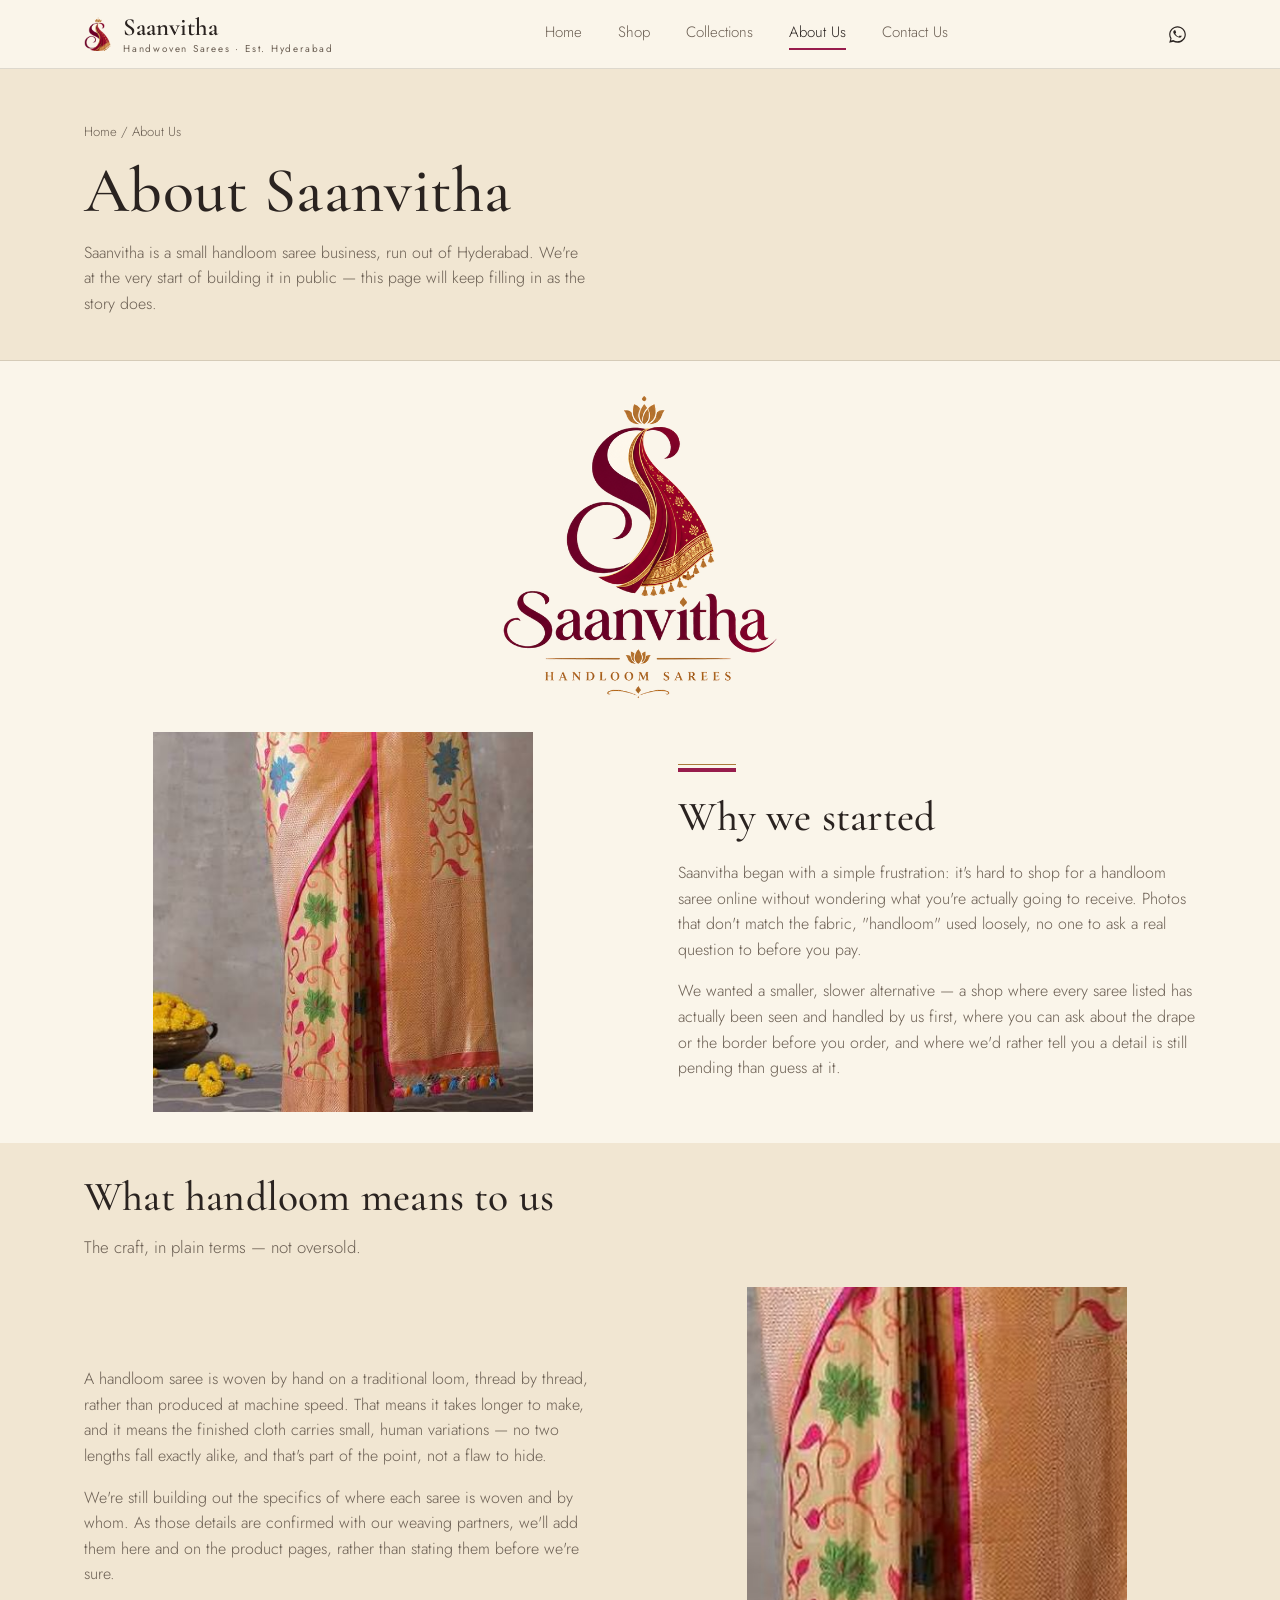
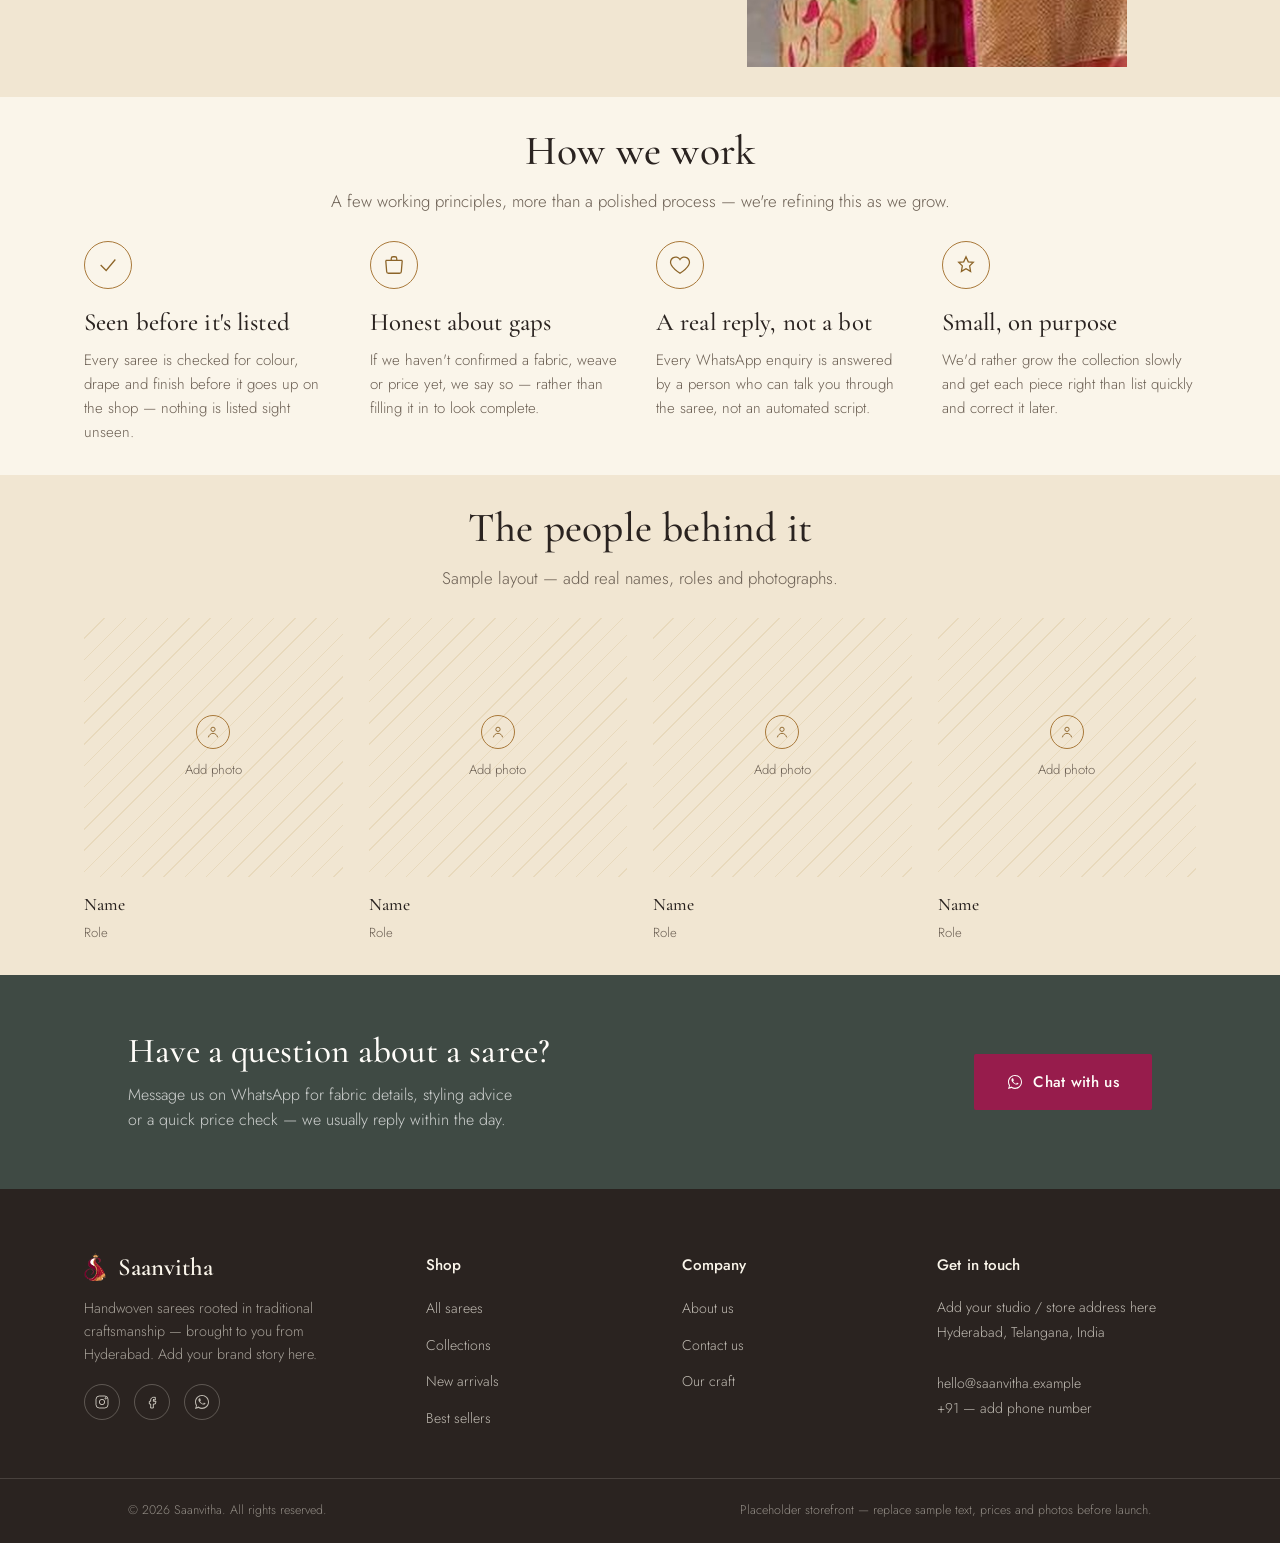
==== about.html @ 5c41a3f1 "Add files via upload featured sarees are uploaded" ====
<!DOCTYPE html>
<html lang="en">
<head>
<meta charset="UTF-8">
<meta name="viewport" content="width=device-width, initial-scale=1.0">
<!-- SVG favicon omitted: illustrated icon needs raster favicons for crisp small-size rendering -->
<link rel="icon" type="image/png" sizes="32x32" href="images/favicon-32.png">
<link rel="icon" type="image/png" sizes="192x192" href="images/favicon-192.png">
<link rel="apple-touch-icon" href="images/apple-touch-icon.png">
<link rel="preconnect" href="https://fonts.googleapis.com">
<link rel="preconnect" href="https://fonts.gstatic.com" crossorigin>
<link href="https://fonts.googleapis.com/css2?family=Cormorant+Garamond:ital,wght@0,400;0,500;0,600;1,400;1,500&family=Jost:wght@300;400;500;600&display=swap" rel="stylesheet">
<link rel="stylesheet" href="css/styles.css?v=26">
  <title>About Us | Saanvitha</title>
  <meta name="description" content="The story behind Saanvitha, a handloom saree business based in Hyderabad.">
</head>
<body>
  <header class="site-header">
    <div class="header-inner">
      <a href="index.html" class="brand"><img src="images/logo-icon-illustrated.png" alt="" class="brand-icon" width="27" height="34"><span class="brand-text">Saanvitha<span class="tagline">Handwoven Sarees &middot; Est. Hyderabad</span></span></a>
      <nav class="main-nav" aria-label="Primary">
        <a href="index.html">Home</a>
        <a href="shop.html">Shop</a>
        <a href="collections.html">Collections</a>
        <a href="about.html" class="active">About Us</a>
        <a href="contact.html">Contact Us</a>
      </nav>
      <div class="header-actions">
        <a href="https://wa.me/919999999999?text=Hi%20Saanvitha%2C%20I%20would%20like%20to%20know%20more%20about%20your%20sarees." target="_blank" rel="noopener" class="icon-btn" aria-label="Chat on WhatsApp">
          <svg viewBox="0 0 32 32" fill="currentColor"><path d="M16 2C8.3 2 2 8.3 2 16c0 2.6.7 5.1 2 7.3L2 30l6.9-1.8c2.1 1.2 4.5 1.8 7.1 1.8 7.7 0 14-6.3 14-14S23.7 2 16 2zm0 25.3c-2.3 0-4.5-.6-6.4-1.8l-.5-.3-4.1 1.1 1.1-4-.3-.5C4.6 20 4 18 4 16 4 9.4 9.4 4 16 4s12 5.4 12 12-5.4 11.3-12 11.3zm6.6-8.4c-.4-.2-2.1-1-2.4-1.2-.3-.1-.6-.2-.8.2-.2.4-.9 1.2-1.1 1.4-.2.2-.4.3-.8.1-.4-.2-1.6-.6-3-1.9-1.1-1-1.9-2.2-2.1-2.6-.2-.4 0-.6.2-.8.2-.2.4-.4.6-.7.2-.2.3-.4.4-.7.1-.3 0-.5 0-.7-.1-.2-.8-2-1.1-2.7-.3-.7-.6-.6-.8-.6h-.7c-.2 0-.6.1-.9.4-.3.4-1.2 1.1-1.2 2.8s1.2 3.2 1.4 3.4c.2.2 2.4 3.7 5.9 5.1.8.3 1.5.6 2 .7.8.3 1.6.2 2.2.1.7-.1 2.1-.9 2.4-1.7.3-.8.3-1.5.2-1.7-.1-.2-.3-.3-.7-.5z"/></svg>
        </a>
        <button class="menu-toggle" aria-label="Toggle menu" aria-expanded="false">
          <span></span><span></span><span></span>
        </button>
      </div>
    </div>
  </header>
  <nav class="mobile-nav" aria-label="Primary mobile">
        <a href="index.html">Home</a>
        <a href="shop.html">Shop</a>
        <a href="collections.html">Collections</a>
        <a href="about.html" class="active">About Us</a>
        <a href="contact.html">Contact Us</a>
      </nav>
  <section class="page-header">
    <div class="container">
      <div class="breadcrumb"><a href="index.html">Home</a> / About Us</div>
      <h1>About Saanvitha</h1>
      <p class="lede">Saanvitha is a small handloom saree business, run out of Hyderabad. We're at the very start of building it in public &mdash; this page will keep filling in as the story does.</p>
    </div>
  </section>

  <section class="section" style="padding-bottom:0;">
    <div class="container text-center">
      <img src="images/logo-full-illustrated.png" alt="Saanvitha logo" style="max-width:280px; width:100%; margin:0 auto;">
    </div>
  </section>

  <section class="section" id="craft">
    <div class="container">
      <div class="story-block">
        <div class="story-media">
          <img src="images/heritage-saree.jpg" alt="Handloom saree from our shelf">
        </div>
        <div class="story-copy">
          <div class="kinara"></div>
          <h2>Why we started</h2>
          <p>Saanvitha began with a simple frustration: it's hard to shop for a handloom saree online without wondering what you're actually going to receive. Photos that don't match the fabric, "handloom" used loosely, no one to ask a real question to before you pay.</p>
          <p>We wanted a smaller, slower alternative &mdash; a shop where every saree listed has actually been seen and handled by us first, where you can ask about the drape or the border before you order, and where we'd rather tell you a detail is still pending than guess at it.</p>
        </div>
      </div>
    </div>
  </section>

  <section class="section alt">
    <div class="container">
      <div class="section-head">
        <h2>What handloom means to us</h2>
        <p>The craft, in plain terms &mdash; not oversold.</p>
      </div>
      <div class="story-block reverse">
        <div class="story-media">
          <img src="images/detail-border.jpg" alt="Close-up of the woven border and floral motif">
        </div>
        <div class="story-copy">
          <p>A handloom saree is woven by hand on a traditional loom, thread by thread, rather than produced at machine speed. That means it takes longer to make, and it means the finished cloth carries small, human variations &mdash; no two lengths fall exactly alike, and that's part of the point, not a flaw to hide.</p>
          <p>We're still building out the specifics of where each saree is woven and by whom. As those details are confirmed with our weaving partners, we'll add them here and on the product pages, rather than stating them before we're sure.</p>
        </div>
      </div>
    </div>
  </section>

  <section class="section">
    <div class="container">
      <div class="section-head center">
        <h2>How we work</h2>
        <p>A few working principles, more than a polished process &mdash; we're refining this as we grow.</p>
      </div>
      <div class="value-grid">
        <div class="value-card">
          <div class="icon"><svg viewBox="0 0 24 24" fill="none" stroke="currentColor" stroke-width="1.4"><path d="M4 12l6 6L20 6"/></svg></div>
          <h3>Seen before it's listed</h3>
          <p>Every saree is checked for colour, drape and finish before it goes up on the shop &mdash; nothing is listed sight unseen.</p>
        </div>
        <div class="value-card">
          <div class="icon"><svg viewBox="0 0 24 24" fill="none" stroke="currentColor" stroke-width="1.4"><path d="M3 7h18M3 7l1 12a2 2 0 002 2h12a2 2 0 002-2L21 7M9 7V5a2 2 0 012-2h2a2 2 0 012 2v2"/></svg></div>
          <h3>Honest about gaps</h3>
          <p>If we haven't confirmed a fabric, weave or price yet, we say so &mdash; rather than filling it in to look complete.</p>
        </div>
        <div class="value-card">
          <div class="icon"><svg viewBox="0 0 24 24" fill="none" stroke="currentColor" stroke-width="1.4"><path d="M12 21s-7-4.5-9.5-9A5.5 5.5 0 0112 6a5.5 5.5 0 019.5 6c-2.5 4.5-9.5 9-9.5 9z"/></svg></div>
          <h3>A real reply, not a bot</h3>
          <p>Every WhatsApp enquiry is answered by a person who can talk you through the saree, not an automated script.</p>
        </div>
        <div class="value-card">
          <div class="icon"><svg viewBox="0 0 24 24" fill="none" stroke="currentColor" stroke-width="1.4"><path d="M12 3l2.5 5.5L20 9l-4 4 1 6-5-3-5 3 1-6-4-4 5.5-.5z"/></svg></div>
          <h3>Small, on purpose</h3>
          <p>We'd rather grow the collection slowly and get each piece right than list quickly and correct it later.</p>
        </div>
      </div>
    </div>
  </section>

  <section class="section alt">
    <div class="container">
      <div class="section-head center">
        <h2>The people behind it</h2>
        <p>Sample layout &mdash; add real names, roles and photographs.</p>
      </div>
      <div class="team-grid">
        <div class="team-card"><div class="avatar"><div class="placeholder-media"><div class="ph-mark"><svg viewBox="0 0 24 24" fill="none" stroke="currentColor" stroke-width="1.4"><circle cx="12" cy="8" r="3.2"/><path d="M5 20c1.2-4 4-6 7-6s5.8 2 7 6"/></svg></div><span>Add photo</span></div></div><h4>Name</h4><span>Role</span></div>
        <div class="team-card"><div class="avatar"><div class="placeholder-media"><div class="ph-mark"><svg viewBox="0 0 24 24" fill="none" stroke="currentColor" stroke-width="1.4"><circle cx="12" cy="8" r="3.2"/><path d="M5 20c1.2-4 4-6 7-6s5.8 2 7 6"/></svg></div><span>Add photo</span></div></div><h4>Name</h4><span>Role</span></div>
        <div class="team-card"><div class="avatar"><div class="placeholder-media"><div class="ph-mark"><svg viewBox="0 0 24 24" fill="none" stroke="currentColor" stroke-width="1.4"><circle cx="12" cy="8" r="3.2"/><path d="M5 20c1.2-4 4-6 7-6s5.8 2 7 6"/></svg></div><span>Add photo</span></div></div><h4>Name</h4><span>Role</span></div>
        <div class="team-card"><div class="avatar"><div class="placeholder-media"><div class="ph-mark"><svg viewBox="0 0 24 24" fill="none" stroke="currentColor" stroke-width="1.4"><circle cx="12" cy="8" r="3.2"/><path d="M5 20c1.2-4 4-6 7-6s5.8 2 7 6"/></svg></div><span>Add photo</span></div></div><h4>Name</h4><span>Role</span></div>
      </div>
    </div>
  </section>
  <section class="wa-banner">
    <div class="container">
      <div>
        <h2>Have a question about a saree?</h2>
        <p>Message us on WhatsApp for fabric details, styling advice or a quick price check &mdash; we usually reply within the day.</p>
      </div>
      <a href="https://wa.me/919999999999?text=Hi%20Saanvitha%2C%20I%20have%20a%20question%20about%20your%20sarees." target="_blank" rel="noopener" class="btn btn-primary">
        <svg class="wa-icon" viewBox="0 0 32 32" fill="currentColor"><path d="M16 2C8.3 2 2 8.3 2 16c0 2.6.7 5.1 2 7.3L2 30l6.9-1.8c2.1 1.2 4.5 1.8 7.1 1.8 7.7 0 14-6.3 14-14S23.7 2 16 2zm0 25.3c-2.3 0-4.5-.6-6.4-1.8l-.5-.3-4.1 1.1 1.1-4-.3-.5C4.6 20 4 18 4 16 4 9.4 9.4 4 16 4s12 5.4 12 12-5.4 11.3-12 11.3zm6.6-8.4c-.4-.2-2.1-1-2.4-1.2-.3-.1-.6-.2-.8.2-.2.4-.9 1.2-1.1 1.4-.2.2-.4.3-.8.1-.4-.2-1.6-.6-3-1.9-1.1-1-1.9-2.2-2.1-2.6-.2-.4 0-.6.2-.8.2-.2.4-.4.6-.7.2-.2.3-.4.4-.7.1-.3 0-.5 0-.7-.1-.2-.8-2-1.1-2.7-.3-.7-.6-.6-.8-.6h-.7c-.2 0-.6.1-.9.4-.3.4-1.2 1.1-1.2 2.8s1.2 3.2 1.4 3.4c.2.2 2.4 3.7 5.9 5.1.8.3 1.5.6 2 .7.8.3 1.6.2 2.2.1.7-.1 2.1-.9 2.4-1.7.3-.8.3-1.5.2-1.7-.1-.2-.3-.3-.7-.5z"/></svg>
        Chat with us
      </a>
    </div>
  </section>

  <footer class="site-footer">
    <div class="footer-top">
      <div class="footer-brand">
        <a href="index.html" class="brand"><img src="images/logo-icon-illustrated.png" alt="" class="brand-icon" width="22" height="28"><span class="brand-text">Saanvitha</span></a>
        <p>Handwoven sarees rooted in traditional craftsmanship &mdash; brought to you from Hyderabad. Add your brand story here.</p>
        <div class="social-row">
          <a href="#" aria-label="Instagram"><svg viewBox="0 0 24 24" fill="none" stroke="currentColor" stroke-width="1.5"><rect x="3" y="3" width="18" height="18" rx="5"/><circle cx="12" cy="12" r="4"/><circle cx="17.5" cy="6.5" r="1"/></svg></a>
          <a href="#" aria-label="Facebook"><svg viewBox="0 0 24 24" fill="none" stroke="currentColor" stroke-width="1.5"><path d="M14 9h3V5h-3c-2.2 0-4 1.8-4 4v2H8v4h2v6h4v-6h3l1-4h-4V9c0-.6.4-1 1-1z"/></svg></a>
          <a href="https://wa.me/919999999999?text=Hi%20Saanvitha%21" target="_blank" rel="noopener" aria-label="WhatsApp"><svg viewBox="0 0 32 32" fill="currentColor"><path d="M16 2C8.3 2 2 8.3 2 16c0 2.6.7 5.1 2 7.3L2 30l6.9-1.8c2.1 1.2 4.5 1.8 7.1 1.8 7.7 0 14-6.3 14-14S23.7 2 16 2zm0 25.3c-2.3 0-4.5-.6-6.4-1.8l-.5-.3-4.1 1.1 1.1-4-.3-.5C4.6 20 4 18 4 16 4 9.4 9.4 4 16 4s12 5.4 12 12-5.4 11.3-12 11.3zm6.6-8.4c-.4-.2-2.1-1-2.4-1.2-.3-.1-.6-.2-.8.2-.2.4-.9 1.2-1.1 1.4-.2.2-.4.3-.8.1-.4-.2-1.6-.6-3-1.9-1.1-1-1.9-2.2-2.1-2.6-.2-.4 0-.6.2-.8.2-.2.4-.4.6-.7.2-.2.3-.4.4-.7.1-.3 0-.5 0-.7-.1-.2-.8-2-1.1-2.7-.3-.7-.6-.6-.8-.6h-.7c-.2 0-.6.1-.9.4-.3.4-1.2 1.1-1.2 2.8s1.2 3.2 1.4 3.4c.2.2 2.4 3.7 5.9 5.1.8.3 1.5.6 2 .7.8.3 1.6.2 2.2.1.7-.1 2.1-.9 2.4-1.7.3-.8.3-1.5.2-1.7-.1-.2-.3-.3-.7-.5z"/></svg></a>
        </div>
      </div>
      <div class="footer-col">
        <h4>Shop</h4>
        <ul>
          <li><a href="shop.html">All sarees</a></li>
          <li><a href="collections.html">Collections</a></li>
          <li><a href="shop.html">New arrivals</a></li>
          <li><a href="shop.html">Best sellers</a></li>
        </ul>
      </div>
      <div class="footer-col">
        <h4>Company</h4>
        <ul>
          <li><a href="about.html">About us</a></li>
          <li><a href="contact.html">Contact us</a></li>
          <li><a href="about.html#craft">Our craft</a></li>
        </ul>
      </div>
      <div class="footer-col">
        <h4>Get in touch</h4>
        <address>
          Add your studio / store address here<br>
          Hyderabad, Telangana, India<br><br>
          <a href="mailto:hello@saanvitha.example">hello@saanvitha.example</a><br>
          <a href="tel:+91XXXXXXXXXX">+91 &mdash; add phone number</a>
        </address>
      </div>
    </div>
    <div class="footer-bottom">
      <div class="container">
        <span>&copy; 2026 Saanvitha. All rights reserved.</span>
        <span>Placeholder storefront &mdash; replace sample text, prices and photos before launch.</span>
      </div>
    </div>
  </footer>

  <script src="js/products.js?v=26"></script>
  <script src="js/main.js?v=26"></script>
</body>
</html>
---- css/styles.css ----
/* =========================================================
   Saanvitha — Design System
   A premium handloom-saree storefront.
   Palette, type and the "kinara" (border) motif are drawn
   directly from the uploaded saree: warm gold ground, deep
   rani-pink border, muted teal backdrop, marigold accents.
   ========================================================= */

:root{
  --cream:      #FAF5EA;
  --paper:      #F1E6D2;
  --paper-deep: #E8D9BC;
  --ink:        #2A2320;
  --ink-soft:   #6B5F53;
  --ink-faint:  #9C9084;
  --gold:       #A9793A;
  --gold-deep:  #8C6428;
  --rani:       #971C4C;
  --rani-deep:  #77163C;
  --teal:       #3F4A44;
  --teal-deep:  #2E3733;
  --line:       rgba(42,35,32,0.14);
  --line-soft:  rgba(42,35,32,0.08);
  --white:      #FFFDF9;

  --radius: 2px;
  --radius-lg: 3px;

  --font-display: "Cormorant Garamond", "Times New Roman", serif;
  --font-body: "Jost", "Segoe UI", sans-serif;

  --maxw: 1240px;
  --gutter: clamp(20px, 5vw, 64px);

  --ease: cubic-bezier(.4,0,.2,1);
}

*, *::before, *::after{ box-sizing: border-box; }
html{ scroll-behavior: smooth; overflow-x: hidden; width: 100%; }

@media (prefers-reduced-motion: reduce){
  html{ scroll-behavior: auto; }
  *, *::before, *::after{ animation-duration: 0.001ms !important; animation-iteration-count: 1 !important; transition-duration: 0.001ms !important; }
}

body{
  margin:0;
  overflow-x: hidden;
  width: 100%;
  max-width: 100vw;
  background: var(--cream);
  color: var(--ink);
  font-family: var(--font-body);
  font-weight: 300;
  font-size: 16px;
  line-height: 1.6;
  -webkit-font-smoothing: antialiased;
}

img{ max-width:100%; display:block; }
a{ color:inherit; text-decoration:none; }
ul{ margin:0; padding:0; list-style:none; }
button{ font-family:inherit; cursor:pointer; }
input, select{ font-family:inherit; }

h1,h2,h3,h4{
  font-family: var(--font-display);
  font-weight: 500;
  color: var(--ink);
  margin: 0;
  letter-spacing: 0.005em;
}

h1{ font-size: clamp(2.4rem, 5vw, 4rem); line-height: 1.08; font-weight: 500; }
h2{ font-size: clamp(1.8rem, 3.4vw, 2.6rem); line-height: 1.15; }
h3{ font-size: clamp(1.3rem, 2vw, 1.55rem); line-height: 1.25; }

p{ margin: 0; }

.container{
  max-width: var(--maxw);
  margin: 0 auto;
  padding: 0 var(--gutter);
}

:focus-visible{
  outline: 2px solid var(--rani);
  outline-offset: 3px;
}

/* ---------- Kinara motif: the site's signature mark ----------
   Two stacked rules — a fine gold thread over a broader rani-pink
   band — echo the woven border that runs along the saree itself.
   Used wherever the design needs one deliberate accent. */
.kinara{
  width: 58px;
  height: 8px;
  position: relative;
}
.kinara::before, .kinara::after{
  content:"";
  position:absolute;
  left:0;
  width:100%;
}
.kinara::before{ top:0; height:1px; background: var(--gold); }
.kinara::after{ top:4px; height:4px; background: var(--rani); }

.kinara-rule{
  border: none;
  border-top: 1px solid var(--gold);
  position: relative;
  margin: 0;
}
.kinara-rule::after{
  content:"";
  display:block;
  height:3px;
  background: var(--rani);
  width: 100%;
  margin-top: 3px;
}

.section-head{
  display:flex;
  flex-direction: column;
  align-items: flex-start;
  gap: 12px;
  margin-bottom: 26px;
  max-width: 640px;
}
.section-head.center{ align-items:center; text-align:center; margin-left:auto; margin-right:auto; }

.section-head-row{
  display:flex;
  justify-content:space-between;
  align-items:flex-end;
  gap:20px;
  margin-bottom:20px;
  flex-wrap:wrap;
}
.section-head-row .section-head{ margin-bottom:0; }
.see-all{
  font-size:0.9rem;
  color: var(--rani);
  white-space:nowrap;
  padding-bottom:3px;
  border-bottom:1px solid transparent;
  transition: border-color .2s var(--ease);
  flex:none;
  margin-left: auto;
}
.see-all:hover{ border-bottom-color: var(--rani); }
.section-head p{ color: var(--ink-soft); font-size: 1.05rem; }

/* ---------- Buttons ---------- */
.btn{
  display: inline-flex;
  align-items: center;
  gap: 10px;
  min-width: 0;
  padding: 15px 32px;
  font-family: var(--font-body);
  font-size: 0.95rem;
  font-weight: 500;
  letter-spacing: 0.02em;
  border: 1px solid transparent;
  border-radius: var(--radius);
  transition: background-color .25s var(--ease), color .25s var(--ease), border-color .25s var(--ease);
  white-space: nowrap;
}
.btn-primary{
  background: var(--rani);
  color: var(--white);
}
.btn-primary:hover{ background: var(--rani-deep); }

.btn-outline{
  background: transparent;
  color: var(--ink);
  border-color: var(--ink);
}
.btn-outline:hover{ background: var(--ink); color: var(--cream); }

.btn-ghost{
  background: transparent;
  color: var(--rani);
  border-color: var(--rani);
}
.btn-ghost:hover{ background: var(--rani); color: var(--white); }

.btn-whatsapp{
  background: var(--teal);
  color: var(--white);
}
.btn-whatsapp:hover{ background: var(--teal-deep); }

.btn-block{ width:100%; justify-content:center; }
.btn-sm{ padding: 10px 16px; font-size: 0.85rem; white-space: normal; text-align: center; line-height: 1.3; }

.wa-icon{ width:16px; height:16px; flex:none; }

/* ---------- Header ---------- */
.site-header{
  position: sticky;
  top: 0;
  z-index: 40;
  background: rgba(250,245,234,0.94);
  backdrop-filter: blur(6px);
  border-bottom: 1px solid var(--line);
}
.header-inner{
  display:flex;
  align-items:center;
  justify-content: space-between;
  padding: 14px var(--gutter);
  max-width: var(--maxw);
  margin: 0 auto;
  gap: 24px;
}
.brand{
  font-family: var(--font-display);
  font-size: 1.55rem;
  font-weight: 600;
  color: var(--ink);
  display:flex;
  flex-direction: row;
  align-items: center;
  gap: 12px;
  line-height: 1.05;
}
.brand-icon{ height:34px; width:auto; flex:none; }
.brand-text{ display:flex; flex-direction:column; }
.brand-text .tagline{
  font-family: var(--font-body);
  font-size: 0.62rem;
  font-weight: 400;
  letter-spacing: 0.18em;
  color: var(--ink-soft);
  margin-top: 4px;
}
.footer-brand .brand-icon{ height:28px; filter: brightness(1.1); }

.main-nav{ display:flex; gap: 36px; }
.main-nav a{
  font-size: 0.94rem;
  color: var(--ink-soft);
  position: relative;
  padding-bottom: 4px;
  transition: color .2s var(--ease);
}
.main-nav a:hover, .main-nav a.active{ color: var(--ink); }
.main-nav a.active::after{
  content:"";
  position:absolute;
  left:0; right:0; bottom:-2px;
  height:2px;
  background: var(--rani);
}

/* Mobile off-canvas menu — a separate element from .main-nav (not nested inside
   the sticky header), so position:fixed works correctly even in strict WebKit
   in-app browsers. Hidden by default; only shown and made fixed inside the
   mobile media query below. */
.mobile-nav{ display:none; }

.header-actions{ display:flex; align-items:center; gap: 18px; }
.icon-btn{
  width:38px; height:38px;
  display:flex; align-items:center; justify-content:center;
  color: var(--ink);
}
.icon-btn svg{ width:19px; height:19px; }

.menu-toggle{
  display:none;
  width:40px; height:40px;
  border:none; background:none;
  flex-direction: column;
  align-items:center;
  justify-content:center;
  gap:5px;
}
.menu-toggle span{
  width:22px; height:1px; background: var(--ink); display:block;
  transition: transform .25s var(--ease), opacity .25s var(--ease);
}
.menu-toggle.open span:nth-child(1){ transform: translateY(6px) rotate(45deg); }
.menu-toggle.open span:nth-child(2){ opacity:0; }
.menu-toggle.open span:nth-child(3){ transform: translateY(-6px) rotate(-45deg); }

/* ---------- Hero ---------- */
.hero{
  padding: clamp(16px, 2vw, 24px) 0 clamp(24px, 3vw, 36px);
  position: relative;
  overflow: hidden;
}
.hero .container{
  display:flex;
  flex-direction: column;
  align-items: center;
  text-align: center;
  gap: clamp(14px, 2vw, 20px);
}
.hero-copy{ display:flex; flex-direction:column; align-items:center; max-width:720px; }
.hero-copy .kinara{ margin: 0 auto 8px; }
.hero-copy .eyebrow-mark{ margin-bottom: 8px; }
.hero-copy h1{ margin-bottom: 10px; font-size: clamp(1.9rem, 3.4vw, 2.7rem); line-height: 1.12; }
.hero-copy .lede{
  font-size: 1.05rem;
  color: var(--ink-soft);
  max-width: 52ch;
  margin-bottom: 16px;
}
.hero-ctas{ display:flex; gap:14px; flex-wrap:wrap; justify-content:center; }

.hero-carousel{
  position: relative;
  justify-self: center;
  width: 100%;
  max-width: 960px;
  order: -1;
}
.hero-carousel .frame-inner{
  background: transparent;
  padding: 0;
  overflow: hidden;
}
.hero-carousel-track{
  display:flex;
  aspect-ratio: 5/2;
  max-height: 320px;
  background: var(--paper);
  transition: transform .55s var(--ease);
  touch-action: pan-y;
}
.hero-slide{
  flex: 0 0 100%;
  width: 100%;
  height: 100%;
  display:block;
}
.hero-slide img{
  width:100%; height:100%; object-fit:cover;
  pointer-events: none;
  -webkit-user-drag: none;
}
.hero-carousel-dots{
  display:flex;
  justify-content:center;
  gap:8px;
  margin-top:8px;
}
.hero-carousel-dots button{
  width:7px; height:7px;
  padding:0;
  border-radius:50%;
  border:1px solid var(--gold);
  background: transparent;
  transition: background-color .2s var(--ease), width .2s var(--ease);
}
.hero-carousel-dots button.active{
  background: var(--rani);
  border-color: var(--rani);
  width:18px;
  border-radius:4px;
}
.hero-carousel-caption{
  margin-top: 6px;
  text-align:center;
  font-size: 0.8rem;
  color: var(--ink-soft);
  font-style: italic;
  font-family: var(--font-display);
}
.hero-carousel .kinara{ margin: 0 auto 14px; }

/* ---------- Marquee / trust strip ---------- */
.trust-strip{
  border-top: 1px solid var(--line);
  border-bottom: 1px solid var(--line);
  background: var(--paper);
}
.trust-strip ul{
  display:flex;
  justify-content: space-between;
  flex-wrap: wrap;
  gap: 14px 32px;
  padding: 14px var(--gutter);
  max-width: var(--maxw);
  margin: 0 auto;
}
.trust-strip li{
  font-size: 0.86rem;
  color: var(--ink-soft);
  display:flex; align-items:center; gap:10px;
}
.trust-strip li svg{ width:16px; height:16px; color: var(--gold-deep); flex:none; }

/* ---------- Sections ---------- */
.section{ padding: clamp(24px, 2.4vw, 36px) 0; }
.section.alt{ background: var(--paper); }
.section-foot{ margin-top: 40px; }

/* ---------- Product grid & cards ---------- */
.product-grid{
  display:grid;
  grid-template-columns: repeat(4, 1fr);
  gap: clamp(20px, 3vw, 34px);
}
.rail{
  display:grid;
  grid-auto-flow: column;
  grid-auto-columns: minmax(220px, 280px);
  gap: 20px;
  overflow-x: auto;
  padding-bottom: 12px;
  scroll-snap-type: x proximity;
  width: 100%;
  min-width: 0;
}
.rail .product-card{ scroll-snap-align: start; }
.rail::-webkit-scrollbar{ height:6px; }
.rail::-webkit-scrollbar-thumb{ background: var(--line); }

.product-card{
  background: var(--white);
  border: 1px solid var(--line-soft);
  transition: box-shadow .3s var(--ease), transform .3s var(--ease);
}
.product-card:hover{ box-shadow: 0 24px 48px -30px rgba(42,35,32,0.4); transform: translateY(-3px); }

.card-media{
  display:block;
  position:relative;
  aspect-ratio: 1/1;
  background: var(--paper);
  overflow:hidden;
  border-bottom: 1px solid var(--line-soft);
}
.card-media img{ width:100%; height:100%; object-fit:cover; transition: transform .5s var(--ease); }
.product-card:hover .card-media img{ transform: scale(1.045); }

.card-tag{
  position:absolute; top:12px; left:12px;
  background: var(--rani); color: var(--white);
  font-size: 0.7rem; letter-spacing:0.04em;
  padding: 5px 11px;
}

.placeholder-media{
  width:100%; height:100%;
  display:flex; flex-direction:column; align-items:center; justify-content:center; gap:10px;
  background:
    repeating-linear-gradient(135deg, var(--paper) 0px, var(--paper) 14px, var(--paper-deep) 14px, var(--paper-deep) 15px);
  color: var(--ink-soft);
  text-align:center;
  padding: 20px;
}
.placeholder-media .ph-mark{
  width:34px; height:34px;
  border: 1px solid var(--gold);
  border-radius: 50%;
  display:flex; align-items:center; justify-content:center;
  color: var(--gold-deep);
}
.placeholder-media .ph-mark svg{ width:16px; height:16px; }
.placeholder-media span{ font-size: 0.78rem; font-family: var(--font-body); }

.card-body{ padding: 20px 20px 22px; }
.card-body h3{ margin-bottom: 6px; }
.card-body h3 a:hover{ color: var(--rani); }
.card-price{ font-family: var(--font-display); font-size: 1.2rem; color: var(--rani-deep); margin-bottom: 14px; }
.card-price .was{ font-size:0.9rem; color: var(--ink-faint); text-decoration: line-through; margin-left:8px; font-family: var(--font-body); }

.card-meta{
  display:flex;
  flex-direction: column;
  border-top: 1px solid var(--line-soft);
  border-bottom: 1px solid var(--line-soft);
  margin-bottom: 18px;
}
.card-meta div{
  flex:1;
  min-width: 0;
  padding: 8px 0;
  border-top: 1px solid var(--line-soft);
}
.card-meta div:first-child{ border-top:none; padding-top:0; }
.card-meta .label{ display:inline-block; width:60px; font-size: 0.68rem; color: var(--ink-faint); margin-bottom:3px; }
.card-meta .value{ display:inline; font-size: 0.82rem; color: var(--ink); overflow-wrap: anywhere; word-break: break-word; }
.card-meta .value.ph, .ph-text{ color: var(--ink-faint); font-style: italic; }

.card-actions{ display:flex; flex-direction:column; gap:10px; }
.card-actions .btn{ white-space: normal; text-align: center; line-height: 1.3; padding: 10px 12px; gap: 6px; font-size: 0.82rem; }
.card-actions .btn .wa-icon{ width:14px; height:14px; }

/* ---------- Filters (Shop) ---------- */
.shop-layout{
  display:grid;
  grid-template-columns: 260px 1fr;
  gap: 48px;
  align-items:start;
}
.filters{
  border: 1px solid var(--line);
  padding: 28px 24px;
  position: sticky;
  top: 100px;
}
.filters h4{ margin-bottom: 18px; }
.filter-group{ padding: 18px 0; border-top: 1px solid var(--line-soft); }
.filter-group:first-of-type{ border-top:none; padding-top:0; }
.filter-group summary{
  list-style:none;
  display:flex; align-items:center; justify-content:space-between;
  cursor:pointer;
  font-family: var(--font-display);
  font-size: 1.02rem;
  color: var(--ink);
}
.filter-group summary::-webkit-details-marker{ display:none; }
.filter-group summary::after{
  content:"+";
  font-size: 1.1rem;
  color: var(--gold-deep);
  transition: transform .2s var(--ease);
}
.filter-group[open] summary::after{ content:"–"; }
.filter-options{ margin-top:14px; display:flex; flex-direction:column; gap:10px; }
.filter-options label{
  display:flex; align-items:center; gap:10px;
  font-size: 0.88rem; color: var(--ink-soft);
}
.filter-options input[type="checkbox"]{ accent-color: var(--rani); width:15px; height:15px; }

.price-slider{ display:flex; flex-direction:column; gap:10px; }
.price-slider input[type="range"]{ accent-color: var(--rani); width:100%; }
.price-slider .price-values{ display:flex; justify-content:space-between; font-size:0.82rem; color: var(--ink-soft); }

.swatches{ display:flex; flex-wrap:wrap; gap:10px; }
.swatch{
  width:26px; height:26px; border-radius:50%;
  border: 1px solid var(--line);
  cursor:pointer;
  position:relative;
}
.swatch.selected::after{
  content:"";
  position:absolute; top:-4px; left:-4px; right:-4px; bottom:-4px;
  border: 1px solid var(--rani);
  border-radius:50%;
}

.shop-toolbar{
  display:flex; align-items:center; justify-content:space-between;
  margin-bottom: 28px;
  flex-wrap:wrap; gap:14px;
}
.shop-toolbar .count{ color: var(--ink-soft); font-size: 0.9rem; }
.sort-select{
  border:1px solid var(--line);
  background: var(--white);
  padding: 10px 14px;
  font-size: 0.86rem;
  color: var(--ink);
}
.mobile-filter-btn{ display:none; }

/* ---------- Craftsmanship / story blocks ---------- */
.story-block{
  display:grid;
  grid-template-columns: 1fr 1fr;
  gap: clamp(32px, 6vw, 80px);
  align-items:center;
}
.story-block.reverse .story-media{ order:2; }
.story-media{
  aspect-ratio: 1/1;
  max-height: 380px;
  max-width: 420px;
  margin: 0 auto;
  background: var(--paper);
  overflow:hidden;
}
.story-media img{ width:100%; height:100%; object-fit:cover; }
.story-copy h2{ margin-bottom:18px; }
.story-copy p{ color: var(--ink-soft); margin-bottom:16px; }
.story-copy p:last-of-type{ margin-bottom:0; }
.story-copy .kinara{ margin-bottom:22px; }

/* ---------- Why choose us ---------- */
.value-grid{
  display:grid;
  grid-template-columns: repeat(4,1fr);
  gap: 32px;
}
.value-card{ text-align:left; }
.value-card .icon{
  width:48px; height:48px;
  border:1px solid var(--gold);
  border-radius:50%;
  display:flex; align-items:center; justify-content:center;
  margin-bottom:18px;
  color: var(--gold-deep);
}
.value-card .icon svg{ width:22px; height:22px; }
.value-card h3{ margin-bottom:10px; }
.value-card p{ color: var(--ink-soft); font-size:0.94rem; }

/* ---------- Testimonials ---------- */
.testimonial-grid{
  display:grid;
  grid-template-columns: repeat(3,1fr);
  gap: 28px;
}
.testimonial{
  background: var(--white);
  border: 1px solid var(--line-soft);
  padding: 30px 26px;
}
.testimonial .stars{ color: var(--gold); font-size: 0.95rem; margin-bottom: 16px; letter-spacing:2px; }
.testimonial p{ font-family: var(--font-display); font-size: 1.12rem; font-style: italic; color: var(--ink); margin-bottom:20px; }
.testimonial footer{ font-size:0.86rem; color: var(--ink-soft); }
.testimonial footer strong{ color: var(--ink); font-weight:500; }

/* ---------- Gallery ---------- */
.gallery-grid{
  display:grid;
  grid-template-columns: repeat(5,1fr);
  gap: 14px;
}
.gallery-grid .g-item{
  aspect-ratio: 1/1;
  overflow:hidden;
  position:relative;
  background: var(--paper);
}
.gallery-grid .g-item img{ width:100%; height:100%; object-fit:cover; transition: transform .5s var(--ease); }
.gallery-grid .g-item:hover img{ transform: scale(1.06); }
.gallery-grid .g-item.real::after{
  content:"@saanvitha";
  position:absolute; left:0; right:0; bottom:0;
  padding: 8px 10px;
  background: linear-gradient(0deg, rgba(42,35,32,0.65), transparent);
  color: var(--white); font-size:0.7rem;
}

/* ---------- WhatsApp banner ---------- */
.wa-banner{
  background: var(--teal);
  color: var(--white);
  padding: 56px var(--gutter);
}
.wa-banner .container{
  display:flex; align-items:center; justify-content:space-between; gap:24px; flex-wrap:wrap;
}
.wa-banner h2{ color: var(--white); font-size: clamp(1.6rem,3vw,2.2rem); }
.wa-banner p{ color: rgba(255,255,255,0.75); margin-top:10px; max-width:44ch; }

/* ---------- Footer ---------- */
.site-footer{ background: var(--ink); color: rgba(250,245,234,0.72); }
.footer-top{
  padding: 64px var(--gutter) 48px;
  max-width: var(--maxw); margin:0 auto;
  display:grid;
  grid-template-columns: 1.4fr 1fr 1fr 1.2fr;
  gap: 40px;
}
.footer-brand .brand{ color: var(--cream); }
.footer-brand p{ margin-top:16px; font-size:0.9rem; max-width:34ch; color: rgba(250,245,234,0.6); }
.footer-col h4{ color: var(--cream); font-size: 0.95rem; font-weight:500; margin-bottom:18px; font-family: var(--font-body); }
.footer-col ul{ display:flex; flex-direction:column; gap:11px; }
.footer-col a{ font-size:0.88rem; transition: color .2s; }
.footer-col a:hover{ color: var(--cream); }
.footer-col address{ font-style:normal; font-size:0.88rem; line-height:1.8; }
.social-row{ display:flex; gap:14px; margin-top:18px; }
.social-row a{
  width:36px; height:36px; border:1px solid rgba(250,245,234,0.25);
  display:flex; align-items:center; justify-content:center; border-radius:50%;
}
.social-row a:hover{ border-color: var(--gold); color: var(--gold); }
.social-row svg{ width:16px; height:16px; }
.footer-bottom{
  border-top: 1px solid rgba(250,245,234,0.14);
  padding: 22px var(--gutter);
}
.footer-bottom .container{
  display:flex; justify-content:space-between; align-items:center; flex-wrap:wrap; gap:10px;
  font-size:0.78rem; color: rgba(250,245,234,0.5);
}

/* ---------- Page hero (interior pages) ---------- */
.page-header{
  padding: 52px 0 44px;
  border-bottom: 1px solid var(--line);
  background: var(--paper);
}
.page-header .breadcrumb{ font-size:0.82rem; color: var(--ink-soft); margin-bottom:14px; }
.page-header .breadcrumb a:hover{ color: var(--rani); }
.page-header p.lede{ color: var(--ink-soft); max-width: 56ch; margin-top:14px; }

/* ---------- Collections ---------- */
.collection-grid{
  display:grid;
  grid-template-columns: repeat(3,1fr);
  gap: 28px;
}
.collection-card{ display:block; position:relative; overflow:hidden; aspect-ratio: 4/4.6; }
.collection-card img, .collection-card .placeholder-media{ width:100%; height:100%; object-fit:cover; }
.collection-card .overlay{
  position:absolute; top:0; left:0; right:0; bottom:0;
  background: linear-gradient(180deg, rgba(42,35,32,0) 40%, rgba(42,35,32,0.78) 100%);
  display:flex; flex-direction:column; justify-content:flex-end;
  padding: 26px;
  color: var(--white);
}
.collection-card .overlay h3{ color: var(--white); margin-bottom:6px; }
.collection-card .overlay span{ font-size:0.82rem; color: rgba(255,255,255,0.75); }
.collection-card.wide{ grid-column: span 2; }

/* ---------- Product Detail ---------- */
.pdp{
  display:grid;
  grid-template-columns: minmax(280px, 380px) 1fr;
  gap: clamp(28px,4vw,56px);
  align-items:flex-start;
}
.pdp-gallery{ position: sticky; top: 100px; }
.pdp-main-media{
  aspect-ratio: 4/3.6;
  background: var(--paper);
  overflow:hidden;
  margin-bottom:10px;
  border: 1px solid var(--line-soft);
}
.pdp-main-media img{ width:100%; height:100%; object-fit:cover; }
.pdp-thumbs{ display:flex; gap:8px; }
.pdp-thumbs button{
  width:58px; height:70px;
  padding:0; border:1px solid var(--line);
  background: var(--paper);
  overflow:hidden;
  opacity:0.65;
  transition: opacity .2s, border-color .2s;
}
.pdp-thumbs button.active{ opacity:1; border-color: var(--rani); }
.pdp-thumbs button img{ width:100%; height:100%; object-fit:cover; }

.pdp-info .breadcrumb{ font-size:0.8rem; color: var(--ink-soft); margin-bottom:12px; }
.pdp-back-btn{ display:none; }
.pdp-info h1{ font-size: clamp(1.5rem,2.4vw,2rem); margin-bottom:8px; }
.pdp-price{ font-family: var(--font-display); font-size:1.4rem; color: var(--rani-deep); margin-bottom:14px; }
.pdp-info .kinara{ margin-bottom:14px; }

.spec-table{ width:100%; border-collapse:collapse; margin-bottom:16px; }
.spec-table tr{ border-top:1px solid var(--line-soft); }
.spec-table tr:last-child{ border-bottom:1px solid var(--line-soft); }
.spec-table th, .spec-table td{
  text-align:left; padding: 8px 4px; font-weight:400; font-size:0.88rem;
}
.spec-table th{ width:38%; color: var(--ink-soft); font-weight:400; }
.spec-table td.ph{ color: var(--ink-faint); font-style:italic; }

.pdp-actions{ display:flex; gap:12px; margin-bottom:18px; flex-wrap:wrap; }
.pdp-actions .btn{ flex:1; min-width:160px; padding-top:12px; padding-bottom:12px; }

.pdp-note{
  border: 1px dashed var(--line);
  padding: 12px 14px;
  font-size: 0.82rem;
  color: var(--ink-soft);
  margin-bottom: 18px;
  background: var(--paper);
}

.accordion{ border-top: 1px solid var(--line); }
.accordion details{ border-bottom: 1px solid var(--line); }
.accordion summary{
  list-style:none;
  display:flex; align-items:center; justify-content:space-between;
  padding: 12px 2px;
  cursor:pointer;
  font-family: var(--font-display); font-size:1rem;
}
.accordion summary::-webkit-details-marker{ display:none; }
.accordion summary::after{ content:"+"; color: var(--gold-deep); font-size:1.2rem; }
.accordion details[open] summary::after{ content:"–"; }
.accordion .acc-body{ padding: 0 2px 20px; color: var(--ink-soft); font-size:0.94rem; }
.accordion .acc-body.ph{ font-style:italic; color: var(--ink-faint); }

/* ---------- About page ---------- */
.timeline{ display:flex; flex-direction:column; gap:0; }
.timeline .t-row{
  display:grid; grid-template-columns: 120px 1fr;
  gap: 24px;
  padding: 26px 0;
  border-top: 1px solid var(--line);
}
.timeline .t-row:last-child{ border-bottom: 1px solid var(--line); }
.timeline .t-year{ font-family: var(--font-display); font-size:1.3rem; color: var(--rani-deep); }
.timeline .t-copy p{ color: var(--ink-soft); }

.stat-row{ display:grid; grid-template-columns: repeat(4,1fr); gap:28px; text-align:center; }
.stat-row .num{ font-family: var(--font-display); font-size: clamp(2rem,4vw,2.8rem); color: var(--rani-deep); }
.stat-row .lbl{ font-size:0.85rem; color: var(--ink-soft); margin-top:6px; }

.team-grid{ display:grid; grid-template-columns: repeat(4,1fr); gap:26px; }
.team-card .avatar{
  aspect-ratio:1/1; background: var(--paper); margin-bottom:14px; overflow:hidden;
  display:flex; align-items:center; justify-content:center;
}
.team-card h4{ font-family: var(--font-display); font-size:1.1rem; }
.team-card span{ font-size:0.82rem; color: var(--ink-soft); }

/* ---------- Product image lightbox ---------- */
.lightbox{
  display:none;
  position: fixed;
  inset: 0;
  background: rgba(20,16,14,0.95);
  z-index: 200;
  align-items:center;
  justify-content:center;
}
.lightbox.open{ display:flex; }
.lightbox-stage{
  position:relative;
  max-width:92vw;
  max-height:88vh;
  display:flex;
  align-items:center;
  justify-content:center;
  touch-action: pan-y;
}
.lightbox-stage img{
  max-width:92vw;
  max-height:88vh;
  width:auto; height:auto;
  object-fit:contain;
  -webkit-user-select:none; user-select:none;
  -webkit-user-drag:none;
}
.lightbox-counter{
  position:absolute;
  bottom:-32px;
  left:50%;
  transform:translateX(-50%);
  color: rgba(250,245,234,0.75);
  font-family: var(--font-body);
  font-size:0.85rem;
  letter-spacing:0.04em;
}
.lightbox-close{
  position:absolute;
  top:18px; right:18px;
  width:42px; height:42px;
  border:1px solid rgba(250,245,234,0.4);
  border-radius:50%;
  background: transparent;
  color: var(--cream);
  display:flex; align-items:center; justify-content:center;
  z-index:2;
}
.lightbox-close svg{ width:18px; height:18px; }
.lightbox-close:hover{ background: rgba(250,245,234,0.12); }
.lightbox-arrow{
  position:absolute;
  top:50%;
  transform:translateY(-50%);
  width:48px; height:48px;
  border:1px solid rgba(250,245,234,0.4);
  border-radius:50%;
  background: transparent;
  color: var(--cream);
  display:flex; align-items:center; justify-content:center;
  z-index:2;
}
.lightbox-arrow:hover{ background: rgba(250,245,234,0.12); }
.lightbox-arrow svg{ width:20px; height:20px; }
.lightbox-prev{ left:18px; }
.lightbox-next{ right:18px; }

@media (max-width:780px){
  .lightbox-arrow{ display:none !important; }
  .lightbox-close{ top:14px; right:14px; }
}

/* ---------- Contact page ---------- */
.contact-layout{
  display:grid; grid-template-columns: 1fr 1fr; gap: clamp(32px,5vw,72px);
  align-items:flex-start;
}
.contact-form{ display:flex; flex-direction:column; gap:18px; }
.field label{ display:block; font-size:0.85rem; color: var(--ink-soft); margin-bottom:8px; }
.field input, .field select, .field textarea{
  width:100%; border:1px solid var(--line); background: var(--white);
  padding: 13px 14px; font-size:0.95rem; color: var(--ink);
}
.field input:focus, .field select:focus, .field textarea:focus{ border-color: var(--rani); }
.field textarea{ resize:vertical; min-height:120px; }
.form-row{ display:grid; grid-template-columns:1fr 1fr; gap:18px; }

.contact-info-card{
  background: var(--white); border:1px solid var(--line); padding: 32px;
}
.contact-info-card .row{ display:flex; gap:16px; padding: 16px 0; border-top:1px solid var(--line-soft); }
.contact-info-card .row:first-of-type{ border-top:none; padding-top:0; }
.contact-info-card .row .icon{
  width:40px; height:40px; border:1px solid var(--gold); border-radius:50%;
  display:flex; align-items:center; justify-content:center; flex:none; color: var(--gold-deep);
}
.contact-info-card .row .icon svg{ width:18px; height:18px; }
.contact-info-card .row h4{ font-family: var(--font-body); font-weight:500; font-size:0.92rem; margin-bottom:4px; }
.contact-info-card .row p, .contact-info-card .row a{ font-size:0.88rem; color: var(--ink-soft); }

.map-frame{
  margin-top:24px; aspect-ratio:16/9; background: var(--paper);
  border:1px solid var(--line);
  display:flex; align-items:center; justify-content:center;
  color: var(--ink-faint); font-size:0.85rem; text-align:center; padding:20px;
}

/* ---------- Utility ---------- */
.mt-0{ margin-top:0; }
.text-center{ text-align:center; }
.tag-list{ display:flex; gap:10px; flex-wrap:wrap; margin-top: 10px; }
.tag-list .tag{
  border:1px solid var(--line); padding:6px 14px; font-size:0.8rem; color: var(--ink-soft);
  cursor:pointer; transition: all .2s;
}
.tag-list .tag.active{ border-color: var(--rani); color: var(--rani); }

.reveal{ opacity:0; transform: translateY(18px); transition: opacity .7s var(--ease), transform .7s var(--ease); }
.reveal.in{ opacity:1; transform:none; }

.empty-state{ text-align:center; padding: 60px 20px; color: var(--ink-soft); }

/* ---------- Overflow safety net ----------
   Grid/flex items default to min-width:auto, which means long unbroken
   text can force a column wider than its track and push the whole page
   sideways. Forcing min-width:0 on every grid/flex item lets its content
   wrap and shrink to fit instead — applied broadly so this class of bug
   can't resurface in any section. */
.product-grid > *, .rail > *, .value-grid > *, .testimonial-grid > *,
.collection-grid > *, .gallery-grid > *, .footer-top > *, .stat-row > *,
.form-row > *, .team-grid > *, .contact-layout > *, .pdp > *,
.shop-layout > *, .story-block > *, .card-meta > *, .header-inner > *,
.hero .container > *, .card-actions > *, .hero-ctas > *, .pdp-actions > *{
  min-width: 0;
}

/* ---------- Responsive ---------- */
@media (max-width: 1024px){
  .product-grid{ grid-template-columns: repeat(3,1fr); }
  .value-grid{ grid-template-columns: repeat(2,1fr); }
  .testimonial-grid{ grid-template-columns: repeat(2,1fr); }
  .collection-grid{ grid-template-columns: repeat(2,1fr); }
  .gallery-grid{ grid-template-columns: repeat(3,1fr); }
  .shop-layout{ grid-template-columns: 1fr; }
  .filters{ position:static; }
  .team-grid{ grid-template-columns: repeat(2,1fr); }
  .stat-row{ grid-template-columns: repeat(2,1fr); gap:36px; }
  .footer-top{ grid-template-columns: 1fr 1fr; }
}

@media (max-width: 780px){
  .main-nav{ display:none; }
  .mobile-nav{
    display:flex;
    position: fixed;
    top: 73px;
    left: 0;
    right: 0;
    bottom: 0;
    width: 100%;
    max-height: calc(100vh - 73px);
    max-height: calc(100dvh - 73px);
    overflow-y: auto;
    background: var(--cream);
    flex-direction: column;
    padding: 30px var(--gutter);
    gap: 6px;
    transform: translateX(100%);
    transition: transform .35s var(--ease);
    z-index: 39;
  }
  .mobile-nav.open{ transform: translateX(0); }
  .mobile-nav a{ padding: 14px 0; border-bottom:1px solid var(--line-soft); font-size:1.05rem; display:block; color: var(--ink); }
  .mobile-nav a.active{ color: var(--rani); }
  .menu-toggle{ display:flex; }

  .hero .container{ grid-template-columns: 1fr; }
  .hero{ padding: 12px 0 20px; }
  .hero .container{ gap: 12px; }
  .hero-carousel{ max-width:100%; }
  .hero-carousel-track{ aspect-ratio: 4/3; max-height: 280px; }
  .hero-copy .kinara{ margin-bottom:6px; }
  .hero-copy .lede{ font-size:0.98rem; margin-bottom:14px; }
  .hero-ctas{ gap:10px; }
  .hero-ctas .btn{ padding:12px 20px; font-size:0.88rem; }

  .product-grid{ grid-template-columns: repeat(2,1fr); }
  .rail{ grid-auto-columns: minmax(210px, 1fr); }
  .value-grid{ grid-template-columns: 1fr 1fr; }
  .testimonial-grid{ grid-template-columns: 1fr; }
  .collection-grid{ grid-template-columns: 1fr; }
  .collection-card.wide{ grid-column: span 1; }
  .gallery-grid{ grid-template-columns: repeat(2,1fr); }
  .story-block, .story-block.reverse{ grid-template-columns: 1fr; }
  .story-media{ max-height:260px; max-width:100%; }
  .story-block .story-media, .story-block.reverse .story-media{ order:-1; }
  .pdp{ grid-template-columns: 1fr; }
  .pdp-gallery{ position:static; }
  .pdp-info .breadcrumb{ display:none; }
  .crop-note{ display:none; }
  .pdp-back-btn{
    display:flex;
    align-items:center;
    gap:6px;
    background:none;
    border:none;
    padding:0;
    margin-bottom:14px;
    font-size:0.9rem;
    color: var(--ink-soft);
  }
  .pdp-back-btn svg{ width:16px; height:16px; flex:none; }
  .pdp-actions{ flex-direction:column; }
  .pdp-actions .btn{ min-width:0; width:100%; white-space:normal; text-align:center; line-height:1.3; }
  .contact-layout{ grid-template-columns: 1fr; }
  .form-row{ grid-template-columns: 1fr; }
  .team-grid{ grid-template-columns: 1fr 1fr; }
  .stat-row{ grid-template-columns: 1fr 1fr; }
  .footer-top{ grid-template-columns: 1fr; gap:32px; }
  .wa-banner .container{ flex-direction:column; align-items:flex-start; }
}

@media (max-width: 520px){
  .product-grid{ grid-template-columns: repeat(2,1fr); gap:12px; }
  .value-grid{ grid-template-columns: 1fr; }
  .gallery-grid{ grid-template-columns: repeat(2,1fr); }
  .team-grid{ grid-template-columns: 1fr 1fr; }
}
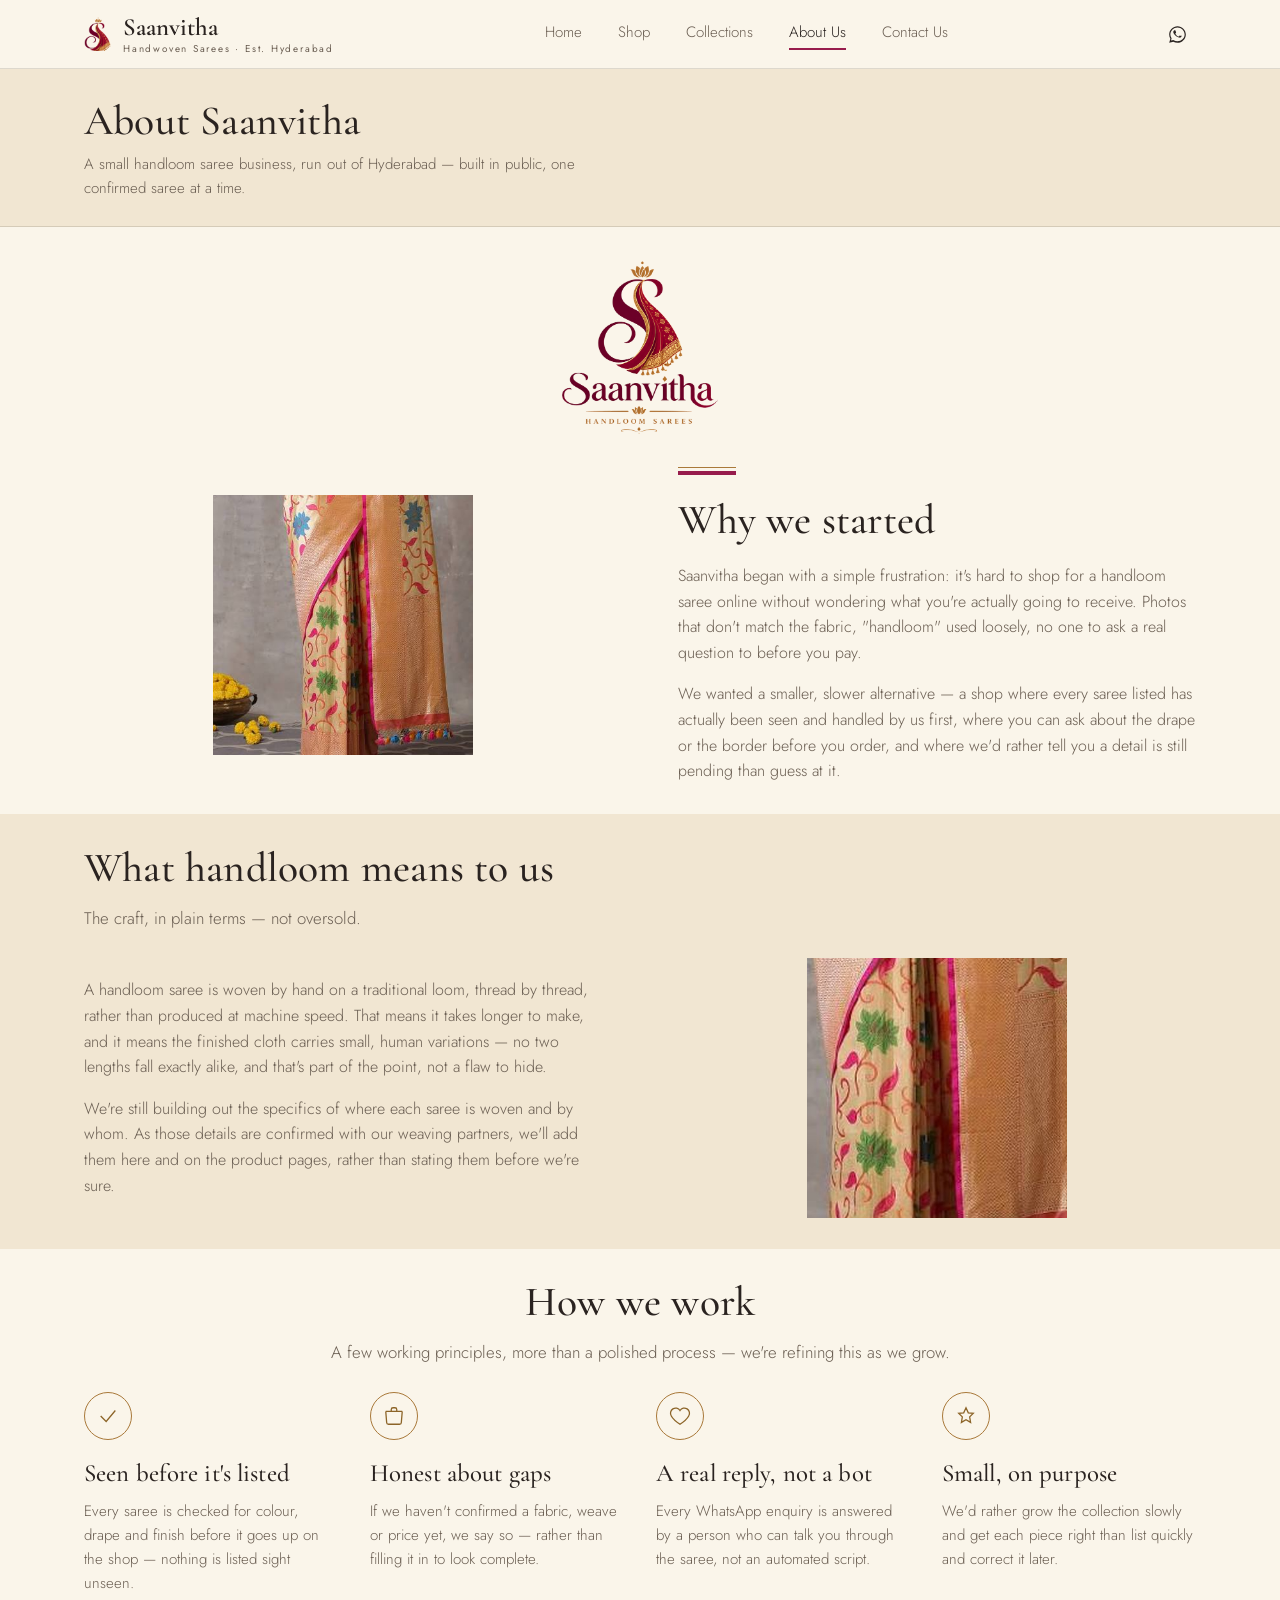
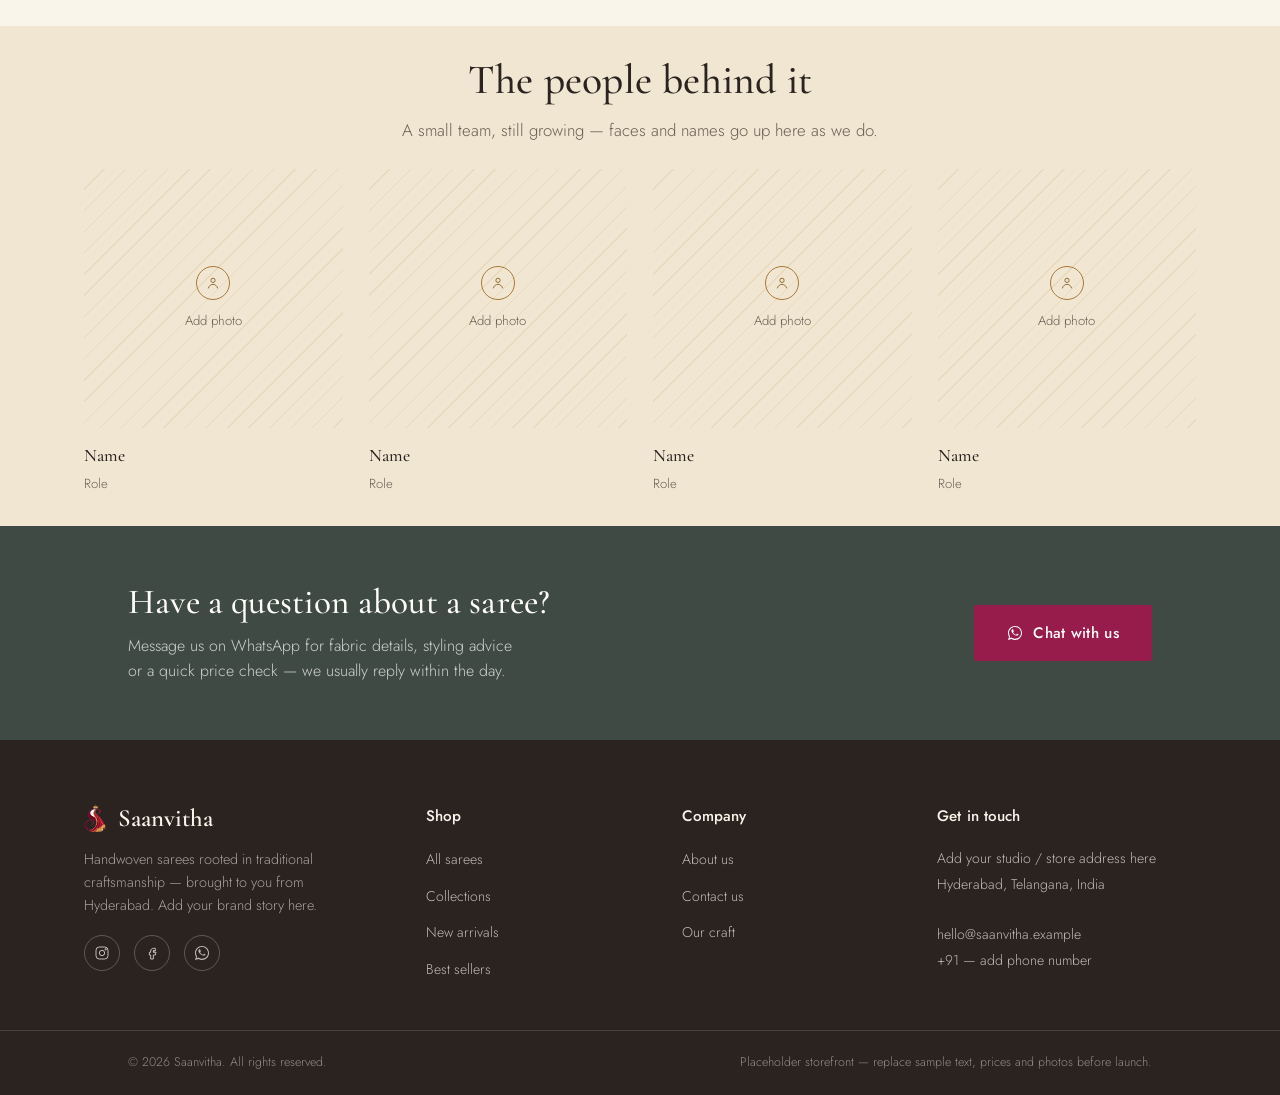
==== commit 47226f92: "Add files via upload About Us and Contact Us fixed" ====
--- a/about.html
+++ b/about.html
@@ -10,7 +10,7 @@
 <link rel="preconnect" href="https://fonts.googleapis.com">
 <link rel="preconnect" href="https://fonts.gstatic.com" crossorigin>
 <link href="https://fonts.googleapis.com/css2?family=Cormorant+Garamond:ital,wght@0,400;0,500;0,600;1,400;1,500&family=Jost:wght@300;400;500;600&display=swap" rel="stylesheet">
-<link rel="stylesheet" href="css/styles.css?v=26">
+<link rel="stylesheet" href="css/styles.css?v=32">
   <title>About Us | Saanvitha</title>
   <meta name="description" content="The story behind Saanvitha, a handloom saree business based in Hyderabad.">
 </head>
@@ -42,24 +42,23 @@
         <a href="about.html" class="active">About Us</a>
         <a href="contact.html">Contact Us</a>
       </nav>
-  <section class="page-header">
+  <section class="page-header compact">
     <div class="container">
-      <div class="breadcrumb"><a href="index.html">Home</a> / About Us</div>
       <h1>About Saanvitha</h1>
-      <p class="lede">Saanvitha is a small handloom saree business, run out of Hyderabad. We're at the very start of building it in public &mdash; this page will keep filling in as the story does.</p>
+      <p class="lede">A small handloom saree business, run out of Hyderabad &mdash; built in public, one confirmed saree at a time.</p>
     </div>
   </section>
 
-  <section class="section" style="padding-bottom:0;">
+  <section class="section" style="padding-top:32px; padding-bottom:0;">
     <div class="container text-center">
-      <img src="images/logo-full-illustrated.png" alt="Saanvitha logo" style="max-width:280px; width:100%; margin:0 auto;">
+      <img src="images/logo-full-illustrated.png" alt="Saanvitha logo" style="max-width:160px; width:100%; margin:0 auto;">
     </div>
   </section>
 
   <section class="section" id="craft">
     <div class="container">
       <div class="story-block">
-        <div class="story-media">
+        <div class="story-media compact">
           <img src="images/heritage-saree.jpg" alt="Handloom saree from our shelf">
         </div>
         <div class="story-copy">
@@ -79,7 +78,7 @@
         <p>The craft, in plain terms &mdash; not oversold.</p>
       </div>
       <div class="story-block reverse">
-        <div class="story-media">
+        <div class="story-media compact">
           <img src="images/detail-border.jpg" alt="Close-up of the woven border and floral motif">
         </div>
         <div class="story-copy">
@@ -125,7 +124,7 @@
     <div class="container">
       <div class="section-head center">
         <h2>The people behind it</h2>
-        <p>Sample layout &mdash; add real names, roles and photographs.</p>
+        <p>A small team, still growing &mdash; faces and names go up here as we do.</p>
       </div>
       <div class="team-grid">
         <div class="team-card"><div class="avatar"><div class="placeholder-media"><div class="ph-mark"><svg viewBox="0 0 24 24" fill="none" stroke="currentColor" stroke-width="1.4"><circle cx="12" cy="8" r="3.2"/><path d="M5 20c1.2-4 4-6 7-6s5.8 2 7 6"/></svg></div><span>Add photo</span></div></div><h4>Name</h4><span>Role</span></div>
@@ -194,7 +193,7 @@
     </div>
   </footer>
 
-  <script src="js/products.js?v=26"></script>
-  <script src="js/main.js?v=26"></script>
+  <script src="js/products.js?v=32"></script>
+  <script src="js/main.js?v=32"></script>
 </body>
 </html>
--- a/css/styles.css
+++ b/css/styles.css
@@ -699,6 +699,9 @@
 .page-header .breadcrumb{ font-size:0.82rem; color: var(--ink-soft); margin-bottom:14px; }
 .page-header .breadcrumb a:hover{ color: var(--rani); }
 .page-header p.lede{ color: var(--ink-soft); max-width: 56ch; margin-top:14px; }
+.page-header.compact{ padding: 30px 0 26px; }
+.page-header.compact h1{ font-size: clamp(1.9rem, 3.4vw, 2.6rem); }
+.page-header.compact p.lede{ margin-top:8px; font-size:0.94rem; }
 
 /* ---------- Collections ---------- */
 .collection-grid{
@@ -718,6 +721,20 @@
 .collection-card .overlay h3{ color: var(--white); margin-bottom:6px; }
 .collection-card .overlay span{ font-size:0.82rem; color: rgba(255,255,255,0.75); }
 .collection-card.wide{ grid-column: span 2; }
+
+.collection-grid.compact{
+  grid-template-columns: repeat(5,1fr);
+  gap: 16px;
+}
+.collection-grid.compact .collection-card{ aspect-ratio: 3/4; }
+.collection-grid.compact .collection-card .overlay{ padding: 16px; }
+.collection-grid.compact .collection-card .overlay h3{ font-size: 1.02rem; margin-bottom:3px; }
+.collection-grid.compact .collection-card .overlay span{ font-size: 0.74rem; }
+.collection-grid.compact .placeholder-media .ph-mark{ width:34px; height:34px; margin-bottom:8px; }
+.collection-grid.compact .placeholder-media .ph-mark svg{ width:16px; height:16px; }
+.collection-grid.compact .placeholder-media span{ font-size:0.76rem; }
+
+.story-media.compact{ max-height:260px; max-width:280px; }
 
 /* ---------- Product Detail ---------- */
 .pdp{
@@ -956,6 +973,7 @@
   .value-grid{ grid-template-columns: repeat(2,1fr); }
   .testimonial-grid{ grid-template-columns: repeat(2,1fr); }
   .collection-grid{ grid-template-columns: repeat(2,1fr); }
+  .collection-grid.compact{ grid-template-columns: repeat(3,1fr); }
   .gallery-grid{ grid-template-columns: repeat(3,1fr); }
   .shop-layout{ grid-template-columns: 1fr; }
   .filters{ position:static; }
@@ -1006,6 +1024,7 @@
   .testimonial-grid{ grid-template-columns: 1fr; }
   .collection-grid{ grid-template-columns: 1fr; }
   .collection-card.wide{ grid-column: span 1; }
+  .collection-grid.compact{ grid-template-columns: repeat(2,1fr); }
   .gallery-grid{ grid-template-columns: repeat(2,1fr); }
   .story-block, .story-block.reverse{ grid-template-columns: 1fr; }
   .story-media{ max-height:260px; max-width:100%; }
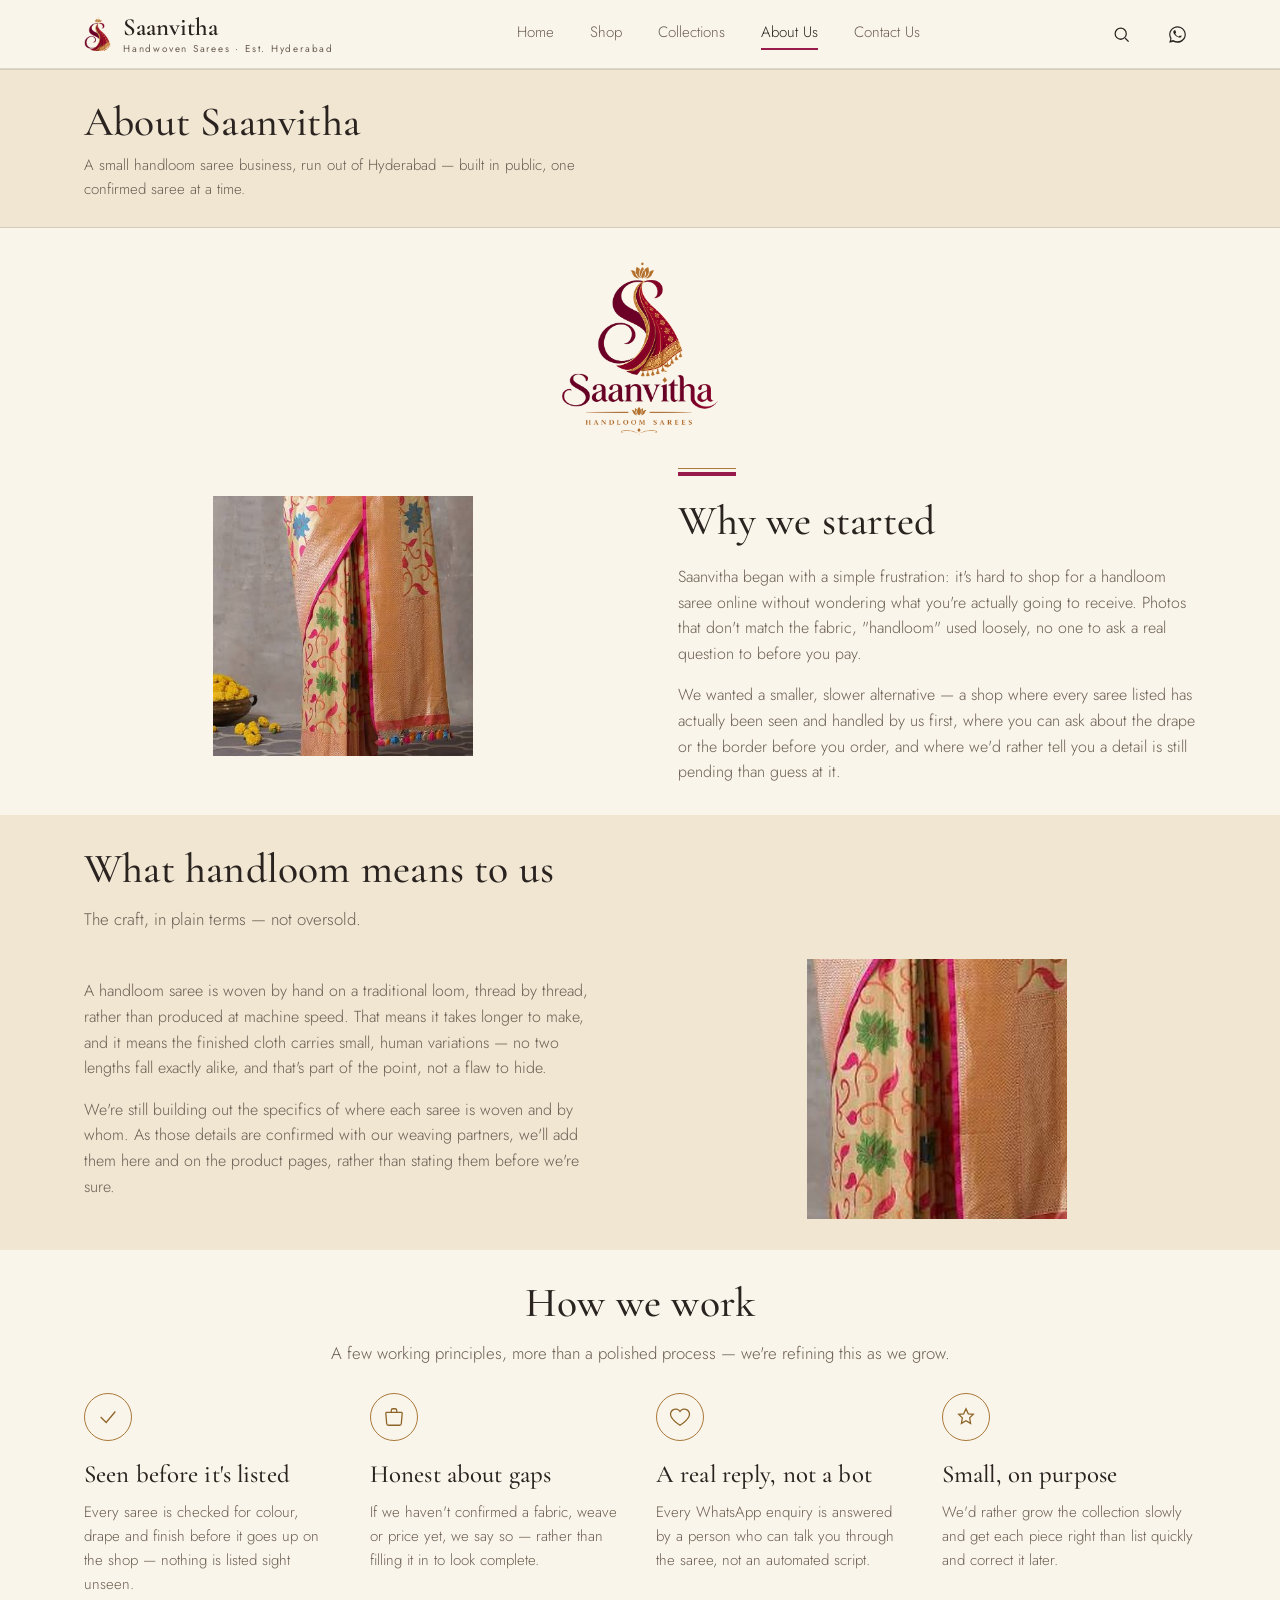
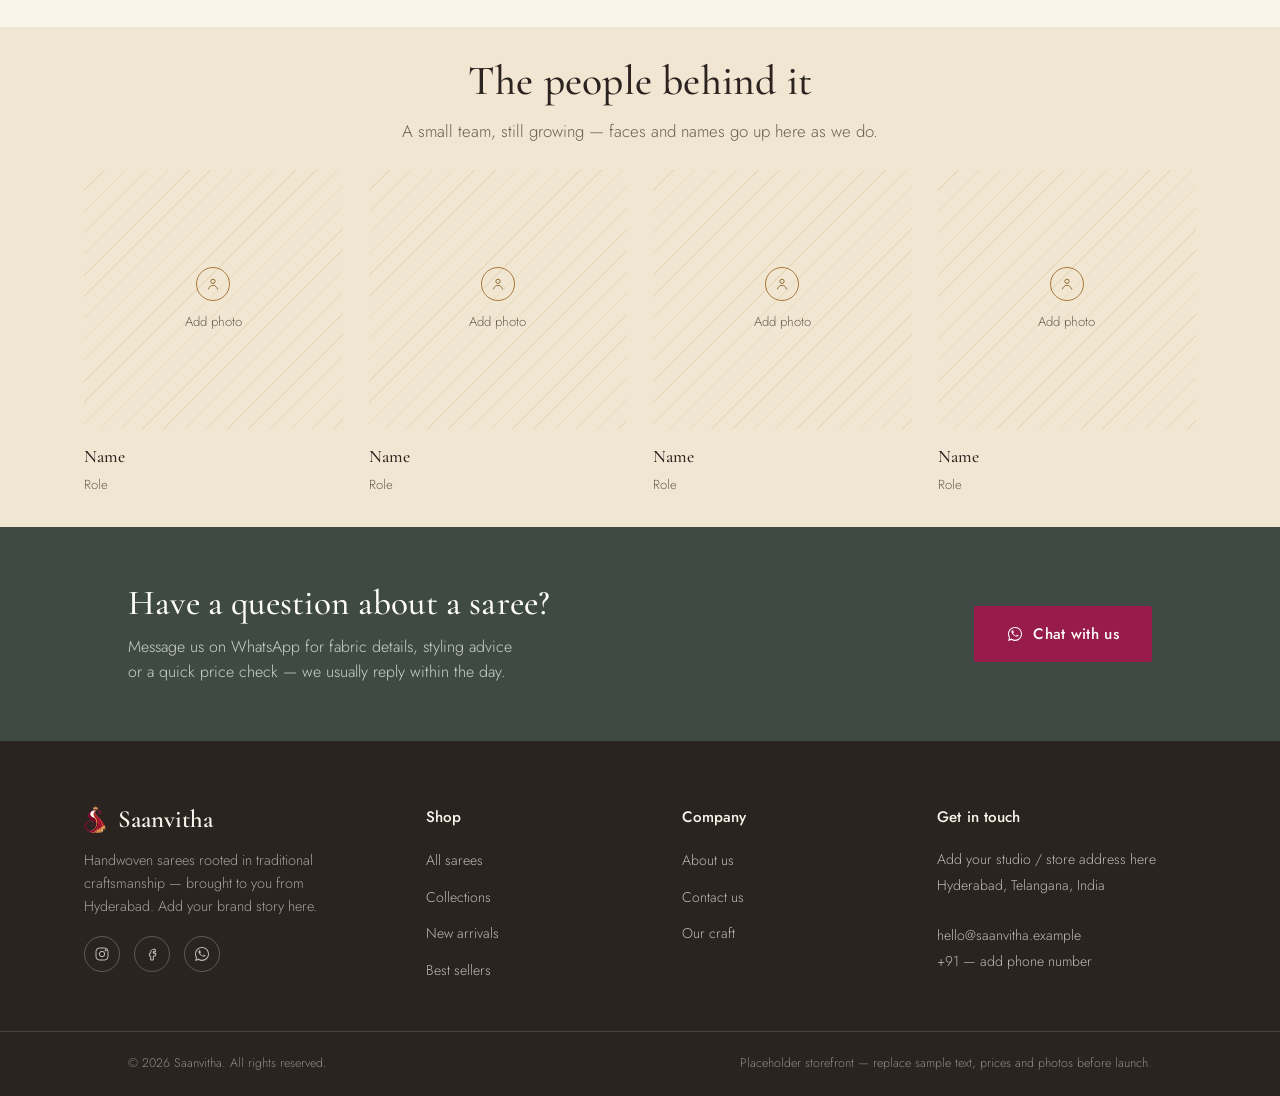
==== commit dd7f5690: "Add files via upload Search option added" ====
--- a/about.html
+++ b/about.html
@@ -10,7 +10,7 @@
 <link rel="preconnect" href="https://fonts.googleapis.com">
 <link rel="preconnect" href="https://fonts.gstatic.com" crossorigin>
 <link href="https://fonts.googleapis.com/css2?family=Cormorant+Garamond:ital,wght@0,400;0,500;0,600;1,400;1,500&family=Jost:wght@300;400;500;600&display=swap" rel="stylesheet">
-<link rel="stylesheet" href="css/styles.css?v=32">
+<link rel="stylesheet" href="css/styles.css?v=33">
   <title>About Us | Saanvitha</title>
   <meta name="description" content="The story behind Saanvitha, a handloom saree business based in Hyderabad.">
 </head>
@@ -26,6 +26,9 @@
         <a href="contact.html">Contact Us</a>
       </nav>
       <div class="header-actions">
+        <button class="icon-btn" id="search-toggle" aria-label="Search sarees" aria-expanded="false">
+          <svg viewBox="0 0 24 24" fill="none" stroke="currentColor" stroke-width="1.6"><circle cx="11" cy="11" r="7"/><path d="M21 21l-4.3-4.3"/></svg>
+        </button>
         <a href="https://wa.me/919999999999?text=Hi%20Saanvitha%2C%20I%20would%20like%20to%20know%20more%20about%20your%20sarees." target="_blank" rel="noopener" class="icon-btn" aria-label="Chat on WhatsApp">
           <svg viewBox="0 0 32 32" fill="currentColor"><path d="M16 2C8.3 2 2 8.3 2 16c0 2.6.7 5.1 2 7.3L2 30l6.9-1.8c2.1 1.2 4.5 1.8 7.1 1.8 7.7 0 14-6.3 14-14S23.7 2 16 2zm0 25.3c-2.3 0-4.5-.6-6.4-1.8l-.5-.3-4.1 1.1 1.1-4-.3-.5C4.6 20 4 18 4 16 4 9.4 9.4 4 16 4s12 5.4 12 12-5.4 11.3-12 11.3zm6.6-8.4c-.4-.2-2.1-1-2.4-1.2-.3-.1-.6-.2-.8.2-.2.4-.9 1.2-1.1 1.4-.2.2-.4.3-.8.1-.4-.2-1.6-.6-3-1.9-1.1-1-1.9-2.2-2.1-2.6-.2-.4 0-.6.2-.8.2-.2.4-.4.6-.7.2-.2.3-.4.4-.7.1-.3 0-.5 0-.7-.1-.2-.8-2-1.1-2.7-.3-.7-.6-.6-.8-.6h-.7c-.2 0-.6.1-.9.4-.3.4-1.2 1.1-1.2 2.8s1.2 3.2 1.4 3.4c.2.2 2.4 3.7 5.9 5.1.8.3 1.5.6 2 .7.8.3 1.6.2 2.2.1.7-.1 2.1-.9 2.4-1.7.3-.8.3-1.5.2-1.7-.1-.2-.3-.3-.7-.5z"/></svg>
         </a>
@@ -35,6 +38,15 @@
       </div>
     </div>
   </header>
+  <div class="search-bar" id="site-search-bar">
+    <div class="search-bar-inner">
+      <svg viewBox="0 0 24 24" fill="none" stroke="currentColor" stroke-width="1.6"><circle cx="11" cy="11" r="7"/><path d="M21 21l-4.3-4.3"/></svg>
+      <input type="search" id="site-search-input" placeholder="Search by saree, colour or fabric…" aria-label="Search sarees">
+      <button class="search-bar-close" id="search-close" aria-label="Close search">
+        <svg viewBox="0 0 24 24" fill="none" stroke="currentColor" stroke-width="1.6"><path d="M6 6l12 12M18 6L6 18"/></svg>
+      </button>
+    </div>
+  </div>
   <nav class="mobile-nav" aria-label="Primary mobile">
         <a href="index.html">Home</a>
         <a href="shop.html">Shop</a>
@@ -193,7 +205,7 @@
     </div>
   </footer>
 
-  <script src="js/products.js?v=32"></script>
-  <script src="js/main.js?v=32"></script>
+  <script src="js/products.js?v=33"></script>
+  <script src="js/main.js?v=33"></script>
 </body>
 </html>
--- a/css/styles.css
+++ b/css/styles.css
@@ -269,8 +269,42 @@
   width:38px; height:38px;
   display:flex; align-items:center; justify-content:center;
   color: var(--ink);
+  background:none; border:none; cursor:pointer;
 }
 .icon-btn svg{ width:19px; height:19px; }
+.icon-btn.active{ color: var(--rani); }
+
+/* ---------- Site search ---------- */
+.search-bar{
+  max-height:0;
+  overflow:hidden;
+  background: var(--paper);
+  border-bottom: 1px solid var(--line);
+  transition: max-height .28s var(--ease), border-color .28s var(--ease);
+}
+.search-bar.open{ max-height:84px; border-color: var(--line); }
+.search-bar-inner{
+  display:flex; align-items:center; gap:12px;
+  padding: 16px var(--gutter);
+  max-width: var(--maxw); margin:0 auto;
+}
+.search-bar-inner svg{ width:19px; height:19px; color: var(--ink-faint); flex:none; }
+.search-bar-inner input{
+  flex:1; border:none; background:none; outline:none;
+  font-family: var(--font-body); font-size:1rem; color: var(--ink);
+  padding: 6px 0;
+}
+.search-bar-inner input::placeholder{ color: var(--ink-faint); }
+.search-bar-close{
+  border:none; background:none; color: var(--ink-faint); cursor:pointer;
+  width:30px; height:30px; display:flex; align-items:center; justify-content:center; flex:none;
+}
+.search-bar-close:hover{ color: var(--ink); }
+.search-bar-close svg{ width:16px; height:16px; }
+@media (max-width:780px){
+  .search-bar.open{ max-height:96px; }
+  .search-bar-inner{ padding: 14px var(--gutter); }
+}
 
 .menu-toggle{
   display:none;
